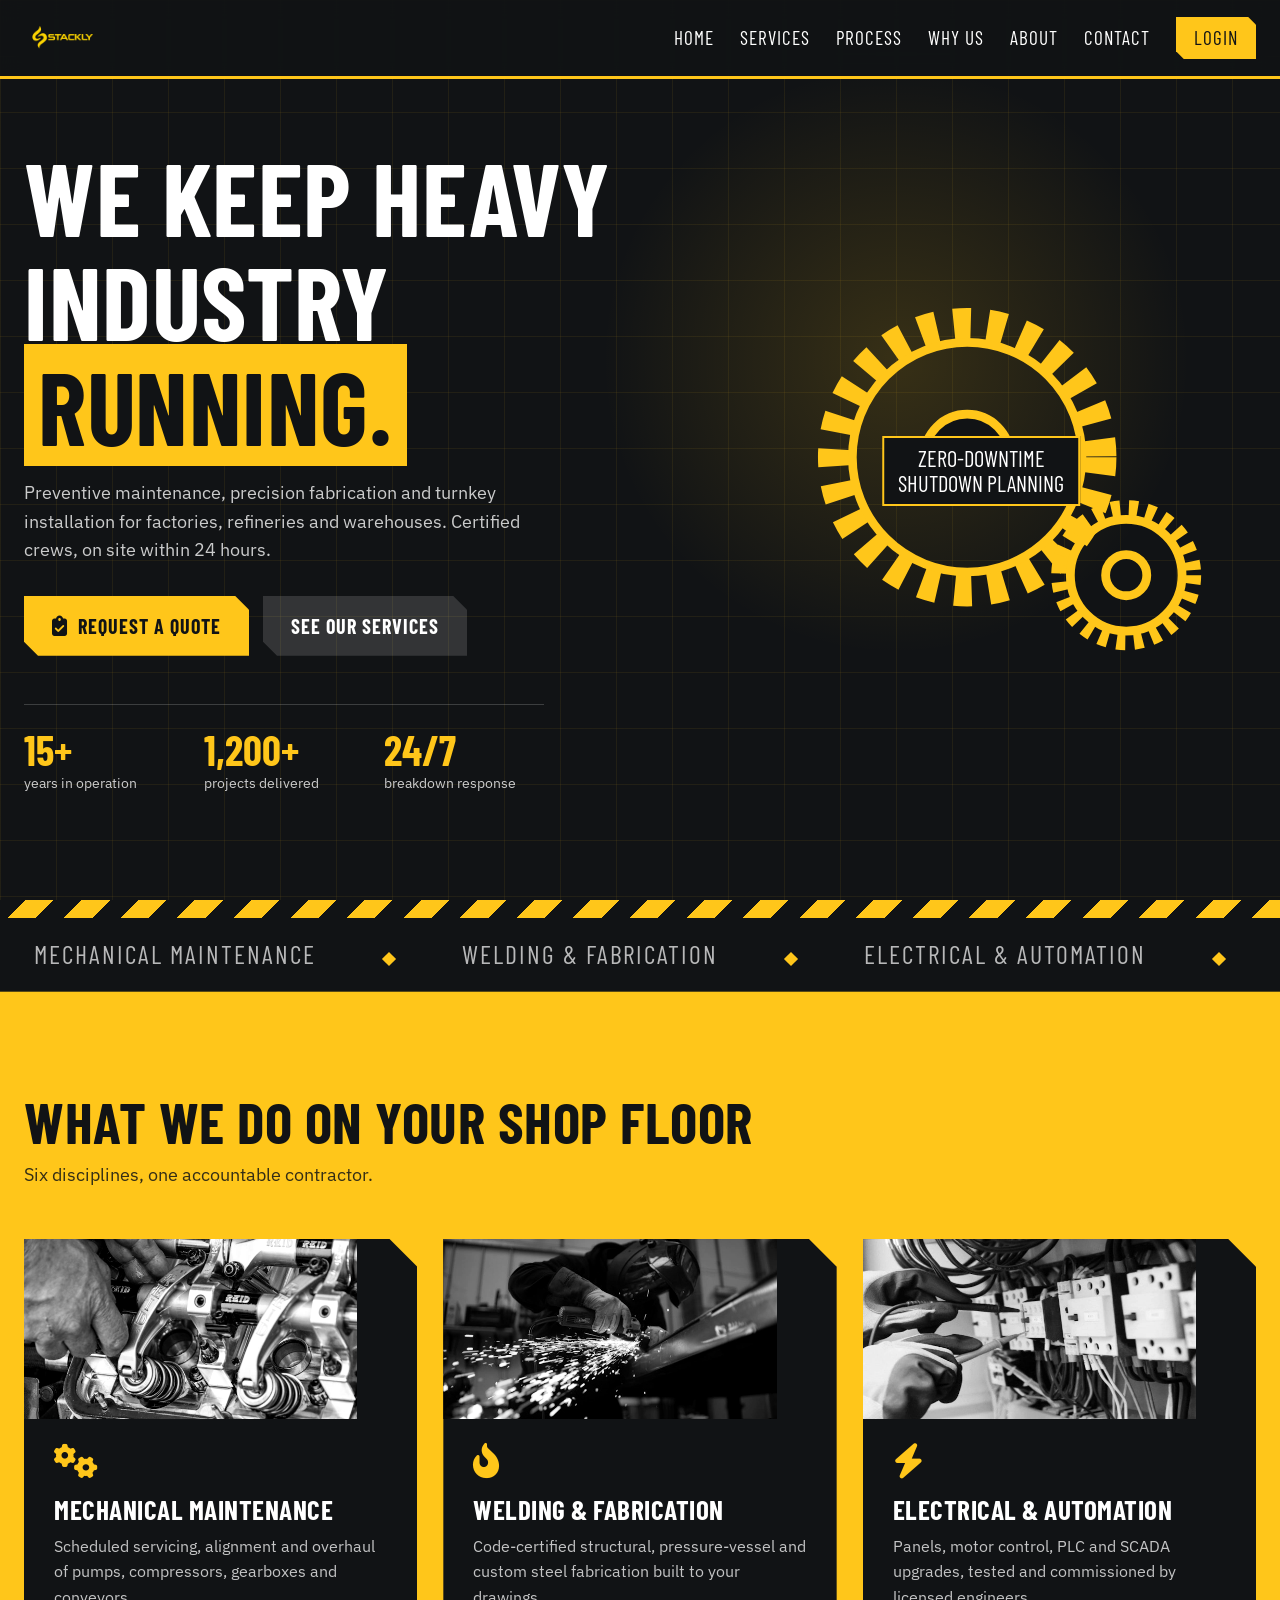
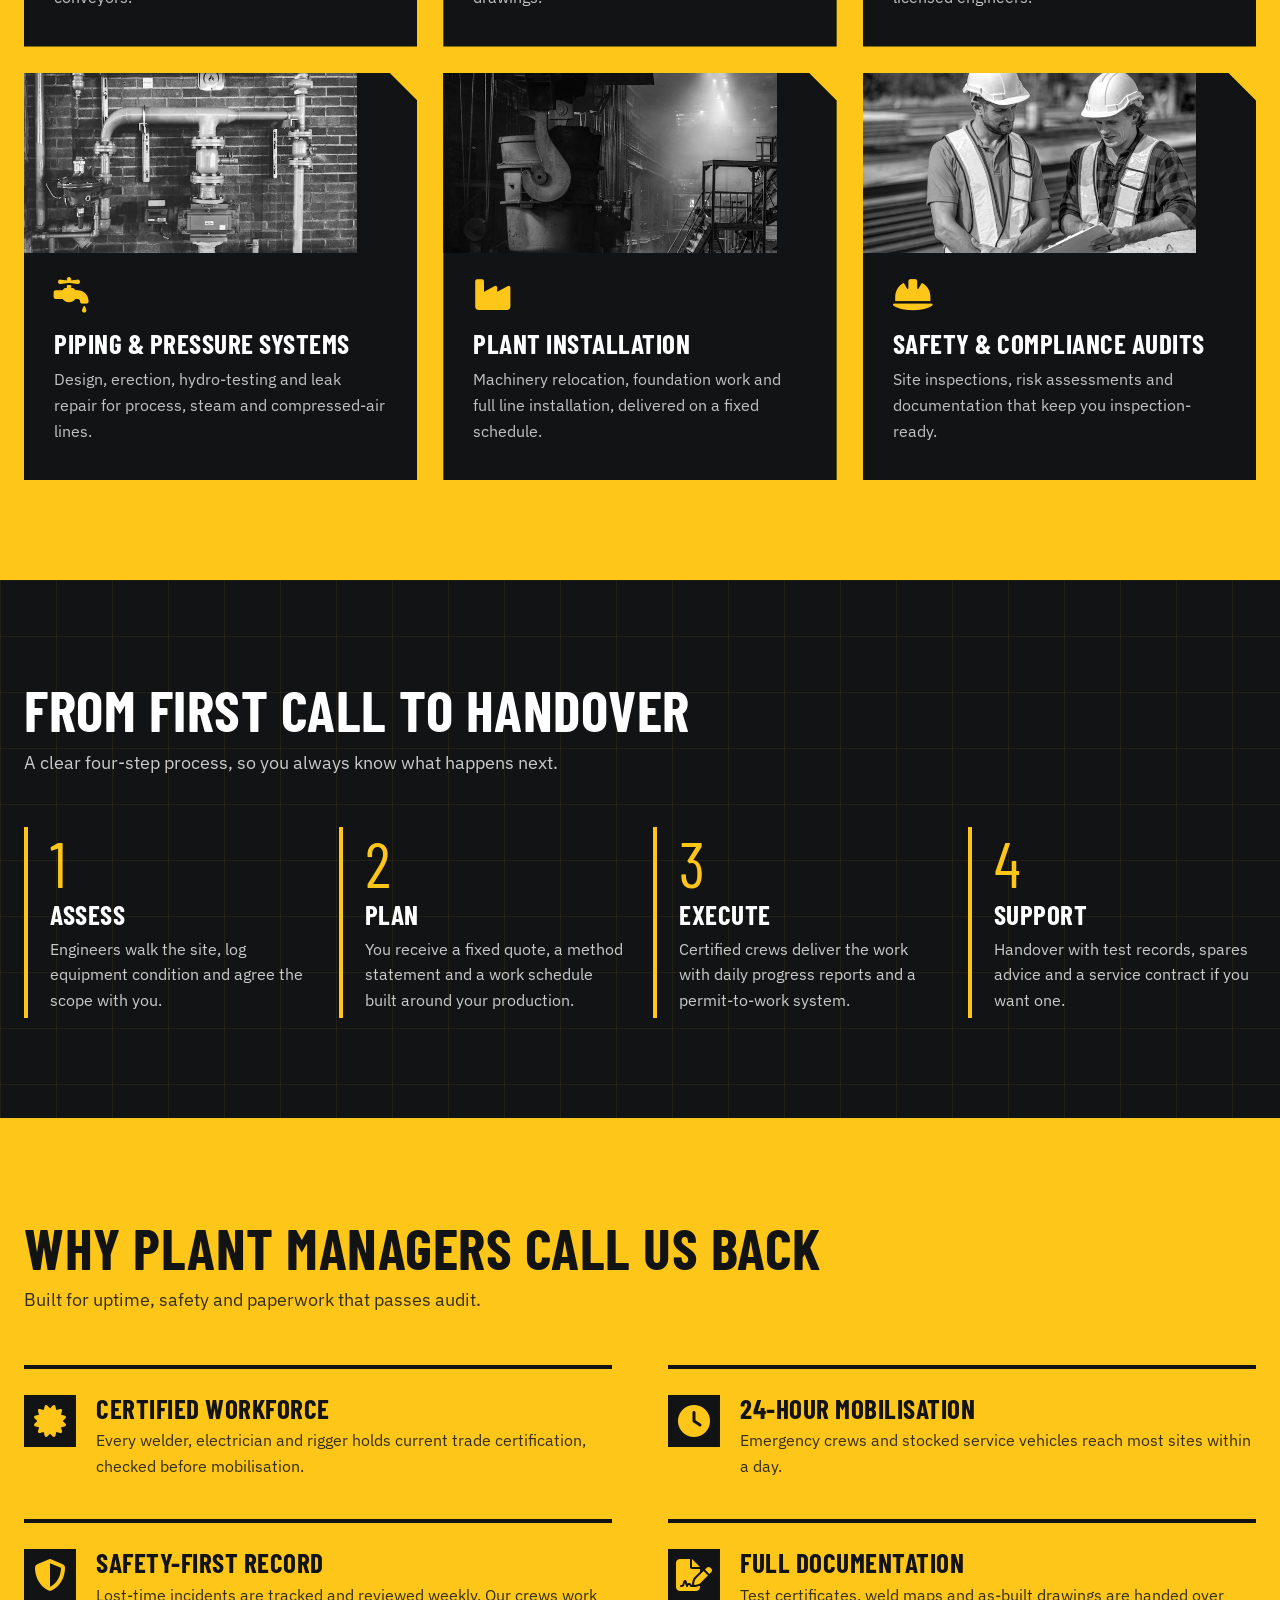
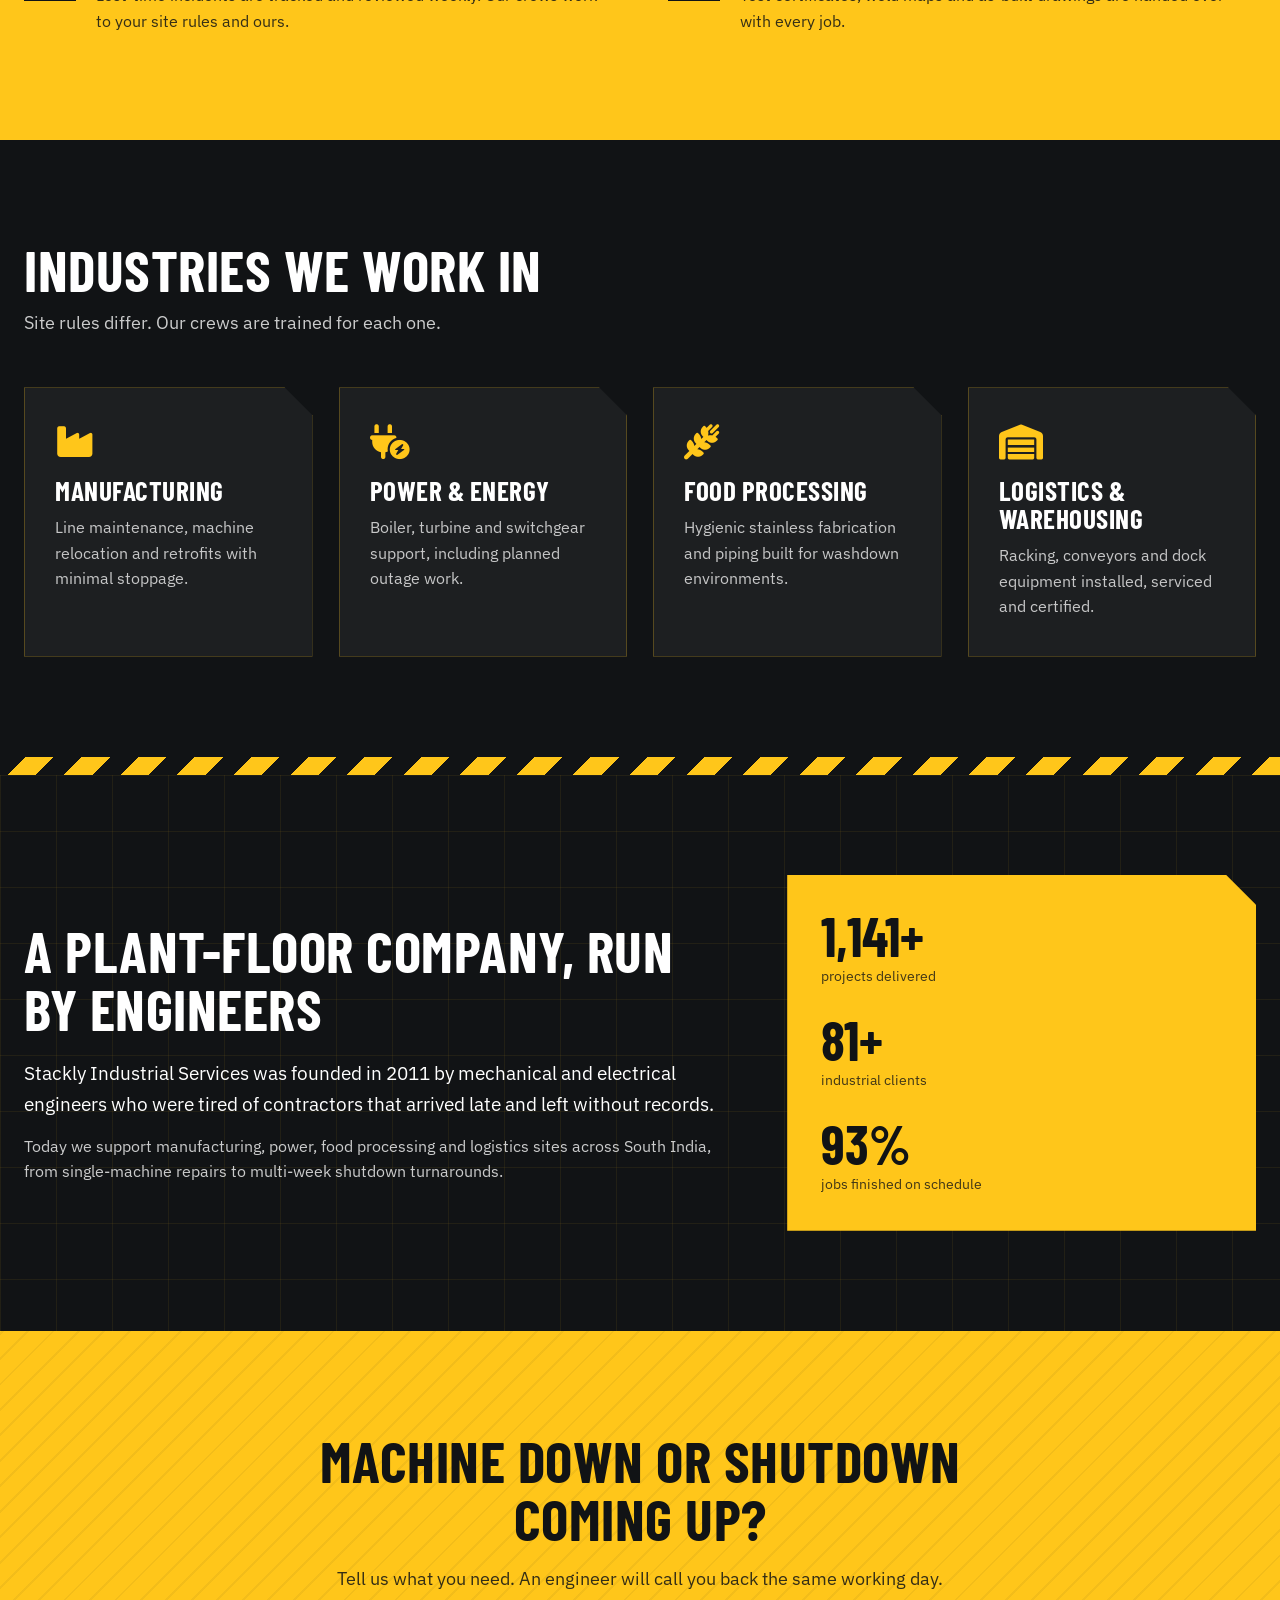
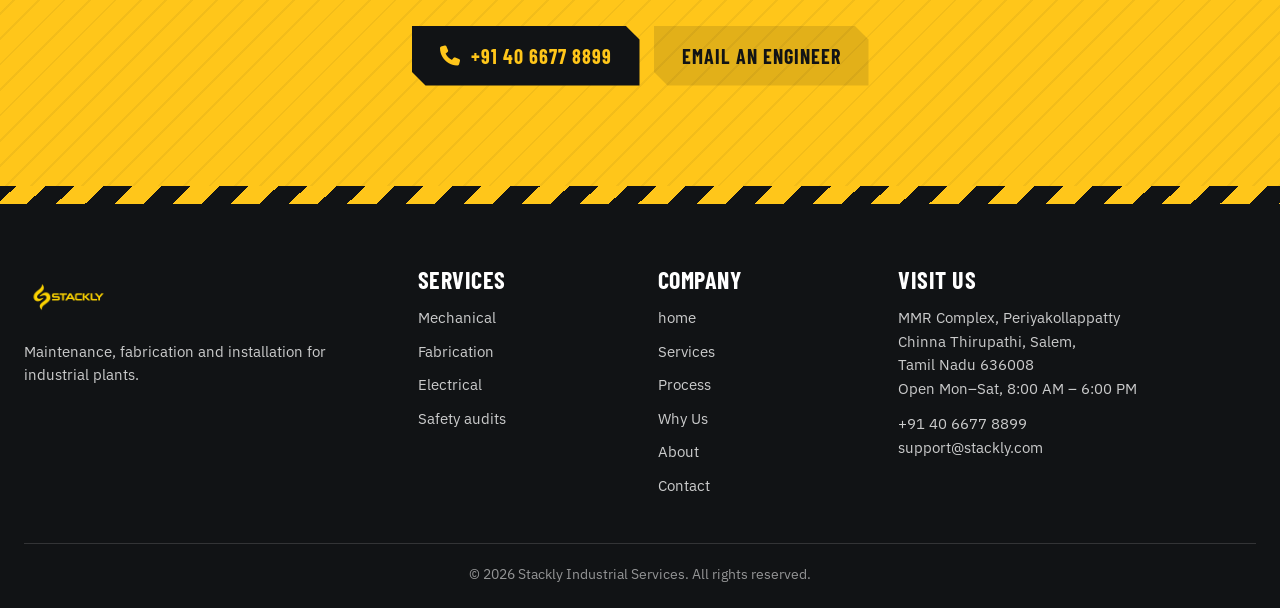
==== index.html @ d6cc3e9c "Initial commit" ====
<!DOCTYPE html>
<html lang="en">
<head>
  <meta charset="UTF-8">
  <meta name="viewport" content="width=device-width, initial-scale=1.0, viewport-fit=cover">
  <meta name="theme-color" content="#111315">
  <title>Stackly Industrial Services | Maintenance, Fabrication &amp; Installation</title>
  <link rel="preconnect" href="https://fonts.googleapis.com">
  <link rel="preconnect" href="https://fonts.gstatic.com" crossorigin>
  <link href="https://fonts.googleapis.com/css2?family=Barlow+Condensed:wght@600;700&family=IBM+Plex+Sans:wght@400;500;600&display=swap" rel="stylesheet">
  <link rel="stylesheet" href="https://cdnjs.cloudflare.com/ajax/libs/font-awesome/6.4.0/css/all.min.css">
  <link rel="stylesheet" href="./css/styles.css">
</head>
<body class="loading">

  <div id="preloader">
    <div class="pl-box">
      <img src="./assets/logo1.webp" alt="Stackly Industrial Services" class="pl-logo">
      <div class="pl-count"><span id="plNum">0</span>%</div>
      <div class="pl-bar"><span id="plBar"></span></div>
      <p>Starting up the plant</p>
    </div>
  </div>

  <header>
    <div class="hdr">
      <a href="#hero" class="brand"><img src="./assets/logo1.webp" alt="Stackly Industrial Services" class="logo-img"></a>
      <nav id="nav" class="nav">
        <a href="./index.html">Home</a>
        <a href="./html/services.html">Services</a>
        <a href="./html/process.html">Process</a>
        <a href="./html/whyus.html">Why Us</a>
        <a href="./html/about.html">About</a>
        <a href="./html/contact.html">Contact</a>
        <a href="./html/login.html" class="nav-cta">Login</a>
      </nav>
      <button class="menu-toggle" type="button" aria-label="Open menu" aria-expanded="false" aria-controls="nav"><i class="fa-solid fa-bars"></i></button>
    </div>
  </header>

  <!-- HERO -->
  <section id="hero" class="hero on-ink">
    <div class="hero-in">
      <div>
        <h1>We keep heavy industry <em>running.</em></h1>
        <p>Preventive maintenance, precision fabrication and turnkey installation for factories, refineries and warehouses. Certified crews, on site within 24 hours.</p>
        <div class="btns">
          <a href="#contact" class="btn btn-amb"><i class="fa-solid fa-clipboard-check"></i> Request a quote</a>
          <a href="#services" class="btn btn-line">See our services</a>
        </div>
        <div class="hero-stats">
          <div><b data-count="15" data-suf="+">15+</b><span>years in operation</span></div>
          <div><b data-count="1200" data-suf="+">1,200+</b><span>projects delivered</span></div>
          <div><b data-count="24" data-suf="/7">24/7</b><span>breakdown response</span></div>
        </div>
      </div>
      <div class="gear-wrap" aria-hidden="true">
        <svg class="gear gear-a" viewBox="0 0 240 240"><circle cx="120" cy="120" r="92" class="teeth"/><circle cx="120" cy="120" r="80" class="body"/><circle cx="120" cy="120" r="30" class="hub"/></svg>
        <svg class="gear gear-b" viewBox="0 0 120 120"><circle cx="60" cy="60" r="44" class="teeth t2"/><circle cx="60" cy="60" r="38" class="body"/><circle cx="60" cy="60" r="14" class="hub"/></svg>
        <div class="gear-tag">Zero-downtime<br>shutdown planning</div>
      </div>
    </div>
  </section>

  <div class="hazard"></div>

  <div class="ticker on-ink" aria-hidden="true">
    <div class="ticker-track">
      <span>Mechanical maintenance</span><span>Welding &amp; fabrication</span><span>Electrical &amp; automation</span><span>Piping &amp; pressure systems</span><span>Plant installation</span><span>Safety audits</span>
      <span>Mechanical maintenance</span><span>Welding &amp; fabrication</span><span>Electrical &amp; automation</span><span>Piping &amp; pressure systems</span><span>Plant installation</span><span>Safety audits</span>
    </div>
  </div>

  <!-- SERVICES -->
  <section id="services" class="sec on-amb">
    <div class="head rv"><h2>What we do on your shop floor</h2><p>Six disciplines, one accountable contractor.</p></div>
    <div class="grid g3">
      <article id="svc-mechanical" class="card rv"><img class="card-img" src="./assets/i1.webp" alt="Technician servicing an industrial gearbox" loading="lazy" onerror="this.onerror=null;this.classList.add('ill');this.src='./assets/svc-mechanical.svg'"><i class="fa-solid fa-gears"></i><h3>Mechanical maintenance</h3><p>Scheduled servicing, alignment and overhaul of pumps, compressors, gearboxes and conveyors.</p></article>
      <article id="svc-welding" class="card rv"><img class="card-img" src="./assets/i2.webp" alt="Welder fabricating a steel structure" loading="lazy" onerror="this.onerror=null;this.classList.add('ill');this.src='./assets/svc-welding.svg'"><i class="fa-solid fa-fire-flame-curved"></i><h3>Welding &amp; fabrication</h3><p>Code-certified structural, pressure-vessel and custom steel fabrication built to your drawings.</p></article>
      <article id="svc-electrical" class="card rv"><img class="card-img" src="./assets/i3.webp" alt="Engineer working on an industrial control panel" loading="lazy" onerror="this.onerror=null;this.classList.add('ill');this.src='./assets/svc-electrical.svg'"><i class="fa-solid fa-bolt"></i><h3>Electrical &amp; automation</h3><p>Panels, motor control, PLC and SCADA upgrades, tested and commissioned by licensed engineers.</p></article>
      <article id="svc-piping" class="card rv"><img class="card-img" src="./assets/i4.webp" alt="Industrial pipework at a process plant" loading="lazy" onerror="this.onerror=null;this.classList.add('ill');this.src='./assets/svc-piping.svg'"><i class="fa-solid fa-faucet-drip"></i><h3>Piping &amp; pressure systems</h3><p>Design, erection, hydro-testing and leak repair for process, steam and compressed-air lines.</p></article>
      <article id="svc-installation" class="card rv"><img class="card-img" src="./assets/i5.webp" alt="Crane lifting machinery into a factory" loading="lazy" onerror="this.onerror=null;this.classList.add('ill');this.src='./assets/svc-installation.svg'"><i class="fa-solid fa-industry"></i><h3>Plant installation</h3><p>Machinery relocation, foundation work and full line installation, delivered on a fixed schedule.</p></article>
      <article id="svc-safety" class="card rv"><img class="card-img" src="./assets/i6.webp" alt="Inspector auditing a plant floor in safety gear" loading="lazy" onerror="this.onerror=null;this.classList.add('ill');this.src='./assets/svc-safety.svg'"><i class="fa-solid fa-helmet-safety"></i><h3>Safety &amp; compliance audits</h3><p>Site inspections, risk assessments and documentation that keep you inspection-ready.</p></article>
    </div>
  </section>

  <!-- PROCESS -->
  <section id="process" class="sec on-ink">
    <div class="head rv"><h2>From first call to handover</h2><p>A clear four-step process, so you always know what happens next.</p></div>
    <div class="grid g4 steps">
      <div class="step rv"><span>1</span><h3>Assess</h3><p>Engineers walk the site, log equipment condition and agree the scope with you.</p></div>
      <div class="step rv"><span>2</span><h3>Plan</h3><p>You receive a fixed quote, a method statement and a work schedule built around your production.</p></div>
      <div class="step rv"><span>3</span><h3>Execute</h3><p>Certified crews deliver the work with daily progress reports and a permit-to-work system.</p></div>
      <div class="step rv"><span>4</span><h3>Support</h3><p>Handover with test records, spares advice and a service contract if you want one.</p></div>
    </div>
  </section>

  <!-- WHY US -->
  <section id="why" class="sec on-amb">
    <div class="head rv"><h2>Why plant managers call us back</h2><p>Built for uptime, safety and paperwork that passes audit.</p></div>
    <div class="grid g2 why">
      <div class="why-item rv"><i class="fa-solid fa-certificate"></i><div><h3>Certified workforce</h3><p>Every welder, electrician and rigger holds current trade certification, checked before mobilisation.</p></div></div>
      <div class="why-item rv"><i class="fa-solid fa-clock"></i><div><h3>24-hour mobilisation</h3><p>Emergency crews and stocked service vehicles reach most sites within a day.</p></div></div>
      <div class="why-item rv"><i class="fa-solid fa-shield-halved"></i><div><h3>Safety-first record</h3><p>Lost-time incidents are tracked and reviewed weekly. Our crews work to your site rules and ours.</p></div></div>
      <div class="why-item rv"><i class="fa-solid fa-file-signature"></i><div><h3>Full documentation</h3><p>Test certificates, weld maps and as-built drawings are handed over with every job.</p></div></div>
    </div>
  </section>

  <!-- INDUSTRIES -->
  <section id="industries" class="sec on-ink">
    <div class="head rv"><h2>Industries we work in</h2><p>Site rules differ. Our crews are trained for each one.</p></div>
    <div class="grid g4">
      <article class="card rv"><i class="fa-solid fa-industry"></i><h3>Manufacturing</h3><p>Line maintenance, machine relocation and retrofits with minimal stoppage.</p></article>
      <article class="card rv"><i class="fa-solid fa-plug-circle-bolt"></i><h3>Power &amp; energy</h3><p>Boiler, turbine and switchgear support, including planned outage work.</p></article>
      <article class="card rv"><i class="fa-solid fa-wheat-awn"></i><h3>Food processing</h3><p>Hygienic stainless fabrication and piping built for washdown environments.</p></article>
      <article class="card rv"><i class="fa-solid fa-warehouse"></i><h3>Logistics &amp; warehousing</h3><p>Racking, conveyors and dock equipment installed, serviced and certified.</p></article>
    </div>
  </section>

  <div class="hazard"></div>

  <!-- ABOUT -->
  <section id="about" class="sec on-ink">
    <div class="about">
      <div class="rv">
        <h2>A plant-floor company, run by engineers</h2>
        <p class="lead">Stackly Industrial Services was founded in 2011 by mechanical and electrical engineers who were tired of contractors that arrived late and left without records.</p>
        <p>Today we support manufacturing, power, food processing and logistics sites across South India, from single-machine repairs to multi-week shutdown turnarounds.</p>
      </div>
      <div class="stat-panel rv">
        <div><b data-count="1200" data-suf="+">1,200+</b><span>projects delivered</span></div>
        <div><b data-count="85" data-suf="+">85+</b><span>industrial clients</span></div>
        <div><b data-count="98" data-suf="%">98%</b><span>jobs finished on schedule</span></div>
      </div>
    </div>
  </section>

  <!-- CTA -->
  <section id="contact" class="sec on-amb cta">
    <div class="rv">
      <h2>Machine down or shutdown coming up?</h2>
      <p>Tell us what you need. An engineer will call you back the same working day.</p>
      <div class="btns">
        <a href="./html/404.html" class="btn btn-ink"><i class="fa-solid fa-phone"></i> +91 40 6677 8899</a>
        <a href="./html/404.html" class="btn btn-line-ink">Email an engineer</a>
      </div>
    </div>
  </section>

  <footer class="on-ink">
    <div class="foot">
      <div>
        <a href="#hero" class="brand"><img src="./assets/logo1.webp" alt="Stackly Industrial Services" class="logo-img"></a>
        <p>Maintenance, fabrication and installation for industrial plants.</p>
      </div>
      <div>
        <h4>Services</h4>
        <ul><li><a href="./html/404.html">Mechanical</a></li><li><a href="./html/404.html">Fabrication</a></li><li><a href="./html/404.html">Electrical</a></li><li><a href="./html/404.html">Safety audits</a></li></ul>
      </div>
      <div>
        <h4>Company</h4>
        <ul><li><a href="./index.html">home</a></li><li><a href="./html/services.html">Services</a></li><li><a href="./html/process.html">Process</a></li><li><a href="./html/whyus.html">Why Us</a></li><li><a href="./html/about.html">About</a></li><li><a href="./html/contact.html">Contact</a></li><li>
      </div>
      <div>
        <h4>Visit us</h4>
        <address>MMR Complex, Periyakollappatty<br>Chinna Thirupathi, Salem,<br>Tamil Nadu 636008<br>Open Mon–Sat, 8:00 AM – 6:00 PM</address>
        <p><a href="./html/404.html">+91 40 6677 8899</a><br><a href="./html/404.html">support@stackly.com</a></p>
      </div>
    </div>
    <p class="copy">&copy; 2026 Stackly Industrial Services. All rights reserved.</p>
  </footer>

  <script src="./js/script.js"></script>
</body>
</html>
---- css/styles.css ----
/* STACKLY INDUSTRIAL — two colours: graphite + safety yellow.
   Section blocks alternate between them; white/black appear only as tints of these. */
:root{
  --ink:#111315; --amb:#FFC61A;
  --font-h:'Barlow Condensed',sans-serif; --font-b:'IBM Plex Sans',sans-serif;
  --pad-y:100px; --pad-x:24px; --ease:cubic-bezier(.2,.7,.2,1);
}
*{margin:0;padding:0;box-sizing:border-box}
html{scroll-behavior:smooth;overflow-x:clip;scroll-padding-top:80px}
body{font-family:var(--font-b);background:var(--ink);color:#fff;line-height:1.6;overflow-x:clip}
body.loading,body.nav-open{overflow:hidden}
a{color:inherit;text-decoration:none}ul{list-style:none}
img,svg{max-width:100%}
:focus-visible{outline:3px solid var(--amb);outline-offset:3px}

/* Block themes */
.on-ink{background:var(--ink);color:rgba(255,255,255,.78)}
.on-amb{background:var(--amb);color:rgba(17,19,21,.85)}
.on-ink h1,.on-ink h2,.on-ink h3{color:#fff}
.on-amb h1,.on-amb h2,.on-amb h3{color:var(--ink)}
/* Blueprint grid on dark blocks */
.on-ink.hero,#process,#about{
  background-image:linear-gradient(rgba(255,198,26,.07) 1px,transparent 1px),linear-gradient(90deg,rgba(255,198,26,.07) 1px,transparent 1px);
  background-size:56px 56px}

h1,h2,h3,h4{font-family:var(--font-h);font-weight:700;line-height:1.02;text-transform:uppercase;letter-spacing:.5px}
h2{font-size:clamp(2.2rem,6vw,3.6rem)}
h3{font-size:1.7rem}

.btns{display:flex;flex-wrap:wrap;gap:14px}
.btn{display:inline-flex;align-items:center;gap:10px;padding:14px 28px;font-family:var(--font-h);font-size:1.25rem;font-weight:700;text-transform:uppercase;letter-spacing:1px;cursor:pointer;
  clip-path:polygon(0 0,calc(100% - 14px) 0,100% 14px,100% 100%,14px 100%,0 calc(100% - 14px));transition:transform .25s var(--ease),background .25s,color .25s}
.btn:hover{transform:translateY(-3px)}
.btn-amb{background:var(--amb);color:var(--ink)}
.btn-amb:hover{background:#fff}
.btn-line{background:rgba(255,255,255,.14);color:#fff}
.btn-line:hover{background:rgba(255,255,255,.26)}
.btn-ink{background:var(--ink);color:var(--amb)}
.btn-line-ink{background:rgba(17,19,21,.12);color:var(--ink)}
.btn-line-ink:hover{background:rgba(17,19,21,.22)}

/* Preloader: gauge fills to 100 */
#preloader{position:fixed;inset:0;z-index:9999;background:var(--ink);display:grid;place-items:center;transition:clip-path .8s var(--ease);clip-path:inset(0 0 0 0)}
#preloader.done{clip-path:inset(0 0 100% 0)}
.pl-box{width:min(320px,80vw);text-align:left}
.pl-count{font-family:var(--font-h);font-size:5rem;line-height:1;color:var(--amb)}
.pl-bar{height:8px;background:repeating-linear-gradient(-45deg,rgba(255,198,26,.25) 0 8px,transparent 8px 16px);margin:8px 0 14px}
.pl-bar span{display:block;height:100%;width:0;background:var(--amb)}
.pl-box p{font-size:.9rem;color:rgba(255,255,255,.6)}

/* Header */
header{position:fixed;top:0;left:0;width:100%;z-index:1000;background:rgba(17,19,21,.9);backdrop-filter:blur(10px);border-bottom:3px solid var(--amb);transition:box-shadow .3s}
header.scrolled{box-shadow:0 8px 30px rgba(0,0,0,.5)}
.hdr{max-width:1280px;margin:0 auto;padding:12px var(--pad-x);display:flex;align-items:center;justify-content:space-between;gap:16px}
.brand{font-family:var(--font-h);font-size:1.9rem;font-weight:700;text-transform:uppercase;letter-spacing:1px;color:#fff;position:relative;z-index:2}
.brand i{color:var(--amb);margin-right:6px}.brand b{color:var(--amb);font-weight:700}
.logo-img{display:block;height:52px;width:auto;max-width:180px;object-fit:contain}
footer .logo-img{height:60px}
.on-ink .card{background:rgba(255,255,255,.05);border:1px solid rgba(255,198,26,.25)}
.nav{display:flex;align-items:center;gap:26px}
.nav a{font-family:var(--font-h);font-size:1.2rem;text-transform:uppercase;letter-spacing:1px;position:relative}
.nav a:not(.nav-cta)::after{content:'';position:absolute;left:0;bottom:-4px;height:3px;width:100%;background:var(--amb);transform:scaleX(0);transform-origin:left;transition:transform .3s var(--ease)}
.nav a:not(.nav-cta):hover::after{transform:scaleX(1)}
.nav-cta{background:var(--amb);color:var(--ink);padding:6px 18px;clip-path:polygon(0 0,calc(100% - 8px) 0,100% 8px,100% 100%,8px 100%,0 calc(100% - 8px))}
.menu-toggle{display:none;width:46px;height:46px;background:none;border:2px solid var(--amb);color:var(--amb);font-size:1.4rem;cursor:pointer;position:relative;z-index:2}
#bar{position:fixed;top:0;left:0;height:3px;width:100%;background:#fff;transform:scaleX(0);transform-origin:left;z-index:1001}

/* Hero */
.hero{min-height:100vh;display:flex;align-items:center;padding:110px var(--pad-x) 70px;position:relative;overflow:hidden}
.hero::before{content:'';position:absolute;inset:0;background:radial-gradient(420px circle at var(--mx,70%) var(--my,40%),rgba(255,198,26,.16),transparent 70%);pointer-events:none}
.hero-in{position:relative;max-width:1280px;width:100%;margin:0 auto;display:grid;grid-template-columns:1.15fr .85fr;gap:50px;align-items:center}
.hero h1{font-size:clamp(3.2rem,9vw,6.4rem);margin-bottom:22px}
.hero h1 em{font-style:normal;background:var(--amb);color:var(--ink);padding:0 .14em;box-decoration-break:clone;-webkit-box-decoration-break:clone}
.hero p{max-width:520px;font-size:1.1rem;margin-bottom:32px}
.hero-stats,.stat-panel{display:grid;grid-template-columns:repeat(3,1fr);gap:20px}
.hero-stats{margin-top:48px;padding-top:24px;border-top:1px solid rgba(255,255,255,.18);max-width:520px}
.hero-stats b,.stat-panel b{display:block;font-family:var(--font-h);font-size:2.6rem;line-height:1;color:var(--amb)}
.hero-stats span,.stat-panel span{font-size:.85rem}

/* Gears */
.gear-wrap{position:relative;width:min(100%,420px);aspect-ratio:1;margin:0 auto}
.gear{position:absolute;fill:none;stroke:var(--amb)}
.gear-a{width:82%;left:0;top:6%;animation:spin 40s linear infinite}
.gear-b{width:42%;right:0;bottom:4%;animation:spin 20s linear infinite reverse}
.teeth{stroke-width:24;stroke-dasharray:11.78 11.78}.t2{stroke-width:14;stroke-dasharray:5.8 5.8}
.body{stroke-width:6}.hub{stroke-width:6;fill:var(--ink)}
.gear-tag{position:absolute;left:50%;top:42%;transform:translateX(-62%);font-family:var(--font-h);font-size:1.4rem;line-height:1.1;text-transform:uppercase;text-align:center;background:var(--ink);padding:8px 14px;border:2px solid var(--amb);color:#fff}
@keyframes spin{to{transform:rotate(360deg)}}

/* Hazard divider + ticker */
.hazard{height:18px;background:repeating-linear-gradient(-45deg,var(--amb) 0 20px,var(--ink) 20px 40px)}
.ticker{overflow:hidden;border-bottom:1px solid rgba(255,198,26,.3);padding:16px 0}
.ticker-track{display:flex;width:max-content;animation:tick 32s linear infinite}
.ticker-track span{font-family:var(--font-h);font-size:1.6rem;text-transform:uppercase;letter-spacing:2px;padding:0 34px;color:rgba(255,255,255,.7);white-space:nowrap}
.ticker-track span::after{content:'';display:inline-block;width:10px;height:10px;background:var(--amb);margin-left:68px;transform:rotate(45deg)}
.ticker:hover .ticker-track{animation-play-state:paused}
@keyframes tick{to{transform:translateX(-50%)}}

/* Sections */
.sec{padding:var(--pad-y) var(--pad-x)}
.head{max-width:1280px;margin:0 auto 50px}
.head p{font-size:1.1rem;margin-top:10px}
.grid{max-width:1280px;margin:0 auto;display:grid;gap:26px}
.g3{grid-template-columns:repeat(3,1fr)}.g4{grid-template-columns:repeat(4,1fr)}.g2{grid-template-columns:repeat(2,1fr)}

/* Service cards: graphite tiles on yellow, yellow sweep on hover */
.card{background:var(--ink);color:rgba(255,255,255,.75);padding:36px 30px;position:relative;overflow:hidden;
  clip-path:polygon(0 0,calc(100% - 28px) 0,100% 28px,100% 100%,0 100%);transition:transform .35s var(--ease)}
.card::before{content:'';position:absolute;inset:0;background:var(--amb);transform:translateY(101%);transition:transform .45s var(--ease)}
.card>*{position:relative}
.card i{font-size:2.2rem;color:var(--amb);margin-bottom:18px;display:block;transition:color .3s}
.card h3{color:#fff;margin-bottom:10px;transition:color .3s}
.card p{transition:color .3s}
.card:hover{transform:translateY(-6px)}
.card:hover::before{transform:translateY(0)}
.card:hover i,.card:hover h3,.card:hover p{color:var(--ink)}

/* Process */
.step{border-left:4px solid var(--amb);padding:4px 0 4px 22px}
.step span{font-family:var(--font-h);font-size:4rem;line-height:1;color:var(--amb);display:block}
.step h3{margin:6px 0 8px}

/* Why */
.why-item{display:flex;gap:20px;align-items:flex-start;padding:26px 0 6px;border-top:4px solid var(--ink)}
.why-item i{font-size:2rem;width:52px;height:52px;flex-shrink:0;display:grid;place-items:center;background:var(--ink);color:var(--amb)}
.why-item h3{margin-bottom:6px}
.why-item i{transition:background .3s,color .3s,box-shadow .3s}.why-item:hover i{background:transparent;color:var(--ink);box-shadow:inset 0 0 0 3px var(--ink)}
.why.g2{column-gap:56px;row-gap:34px}

/* About */
.about{max-width:1280px;margin:0 auto;display:grid;grid-template-columns:1.2fr .8fr;gap:60px;align-items:center}
.about h2{margin-bottom:20px}.about .lead{font-size:1.2rem;color:#fff;margin-bottom:14px}
.stat-panel{grid-template-columns:1fr;background:var(--amb);color:var(--ink);padding:34px;gap:24px;clip-path:polygon(0 0,calc(100% - 30px) 0,100% 30px,100% 100%,0 100%)}
.stat-panel b{color:var(--ink);font-size:3.4rem}.stat-panel span{color:rgba(17,19,21,.8)}

/* CTA */
.cta{text-align:center;position:relative}
.cta::before{content:'';position:absolute;inset:0;background:repeating-linear-gradient(-45deg,rgba(17,19,21,.05) 0 2px,transparent 2px 18px);pointer-events:none}
.cta>div{position:relative;max-width:760px;margin:0 auto}
.cta p{font-size:1.15rem;margin:16px 0 32px}.cta .btns{justify-content:center}

/* Footer */
footer{border-top:18px solid transparent;border-image:repeating-linear-gradient(-45deg,var(--amb) 0 20px,var(--ink) 20px 40px) 18;padding:64px var(--pad-x) 22px}
.foot{max-width:1280px;margin:0 auto 36px;display:grid;grid-template-columns:1.4fr .8fr .8fr 1.4fr;gap:36px}
.foot h4{font-size:1.5rem;color:#fff;margin-bottom:14px}
.foot p,.foot li,.foot address{font-size:.92rem;font-style:normal;margin-top:12px}
.foot li{margin:0 0 10px}.foot a:hover{color:var(--amb)}
.copy{max-width:1280px;margin:0 auto;padding-top:20px;border-top:1px solid rgba(255,255,255,.14);text-align:center;font-size:.85rem;color:rgba(255,255,255,.55)}

/* Reveal: a clean wipe-up, staggered by JS via --d */
.js .rv{opacity:0;transform:translateY(34px);transition:opacity .7s var(--ease) var(--d,0s),transform .7s var(--ease) var(--d,0s)}
.js .rv.in{opacity:1;transform:none}

@media(max-width:1000px){
  :root{--pad-y:76px;--pad-x:20px}
  .menu-toggle{display:inline-grid;place-items:center}
  .nav{display:none}
  .nav.open{display:flex;flex-direction:column;justify-content:center;position:fixed;inset:0;height:100dvh;background:var(--ink);gap:18px;z-index:1}
  .nav.open a{font-size:2rem}
  .hero-in,.about{grid-template-columns:1fr}
  .g3,.g4{grid-template-columns:repeat(2,1fr)}
  .foot{grid-template-columns:1fr 1fr}
}
@media(max-width:640px){
  :root{--pad-y:60px}
  .g3,.g4,.g2,.foot{grid-template-columns:1fr}
  .btn{width:100%;justify-content:center}
  .hero-stats{gap:10px}.hero-stats b{font-size:2rem}
  .why-item{flex-direction:column}
  .logo-img{height:44px}
}
@media(prefers-reduced-motion:reduce){
  .gear,.ticker-track{animation:none}
  .js .rv{opacity:1;transform:none;transition:none}
  #preloader{transition:none}
}

/* ---- Card pictures: greyscale in rest state, full tone on hover ---- */
.card-img{display:block;width:calc(100% + 60px);height:180px;margin:-36px -30px 24px;object-fit:cover;background:rgba(255,255,255,.06);filter:grayscale(1) contrast(1.05);transition:filter .4s}
.card-img.ill,.card:hover .card-img{filter:none}

/* ---- Mobile / tablet hardening ---- */
header{padding-top:env(safe-area-inset-top,0px)}
/* backdrop-filter would trap the fixed full-screen menu inside the header, so drop it while the menu is open */
body.nav-open header{backdrop-filter:none;-webkit-backdrop-filter:none;background:var(--ink)}
.hero-in>*,.about>*,.why-item>*{min-width:0}
.hero{min-height:100vh;min-height:100svh}
.why-item p{overflow-wrap:anywhere}

@media(max-width:1000px){
  .hero{min-height:auto}
  .gear-wrap{width:min(100%,340px)}
  .why.g2{grid-template-columns:1fr}
  .about{gap:40px}
}
@media(max-width:640px){
  .head{margin-bottom:34px}
  h3{font-size:1.55rem}
  .card{padding:28px 22px}
  .card-img{width:calc(100% + 44px);margin:-28px -22px 20px;height:160px}
  .why-item{flex-direction:row;gap:16px;padding:20px}
  .why-item i{width:44px;height:44px;font-size:1.4rem}
  .why-item h3{font-size:1.45rem}
  .gear-tag{font-size:1.1rem;padding:6px 10px}
  .stat-panel{padding:26px 22px}
  .stat-panel b{font-size:2.8rem}
  .nav.open a{font-size:1.8rem}
  .foot{gap:28px}
  .copy{font-size:.8rem}
}
@media(max-width:400px){
  :root{--pad-x:16px}
  .hero-stats b{font-size:1.65rem}
  .hero-stats span{font-size:.75rem}
  .btn{padding:13px 18px;font-size:1.15rem}
}

/* ---- Preloader logo ---- */
.pl-box{text-align:center}
.pl-logo{display:block;margin:0 auto 24px;height:76px;width:auto;max-width:80%;object-fit:contain}

/* ---- Centre-aligned content on tablet/mobile ---- */
@media(max-width:1000px){
  .hero-in,.about{text-align:center}
  .hero p{margin-left:auto;margin-right:auto}
  .hero .btns{justify-content:center}
  .hero-stats{margin-left:auto;margin-right:auto}
  .about .lead,.about p{margin-left:auto;margin-right:auto;max-width:640px}
}
@media(max-width:640px){
  .pl-logo{height:60px}
  .head{text-align:center}
  .btns{justify-content:center}
  .card,.step,.stat-panel,.hero-stats>div{text-align:center}
  .step{border-left:0;border-top:4px solid var(--amb);padding:16px 0 0}
  .why-item{flex-direction:column;align-items:center;text-align:center}
  .foot{text-align:center;justify-items:center}
  .foot .brand{display:block}
  .foot .logo-img{margin:0 auto}
  .foot address{margin-left:auto;margin-right:auto}
}
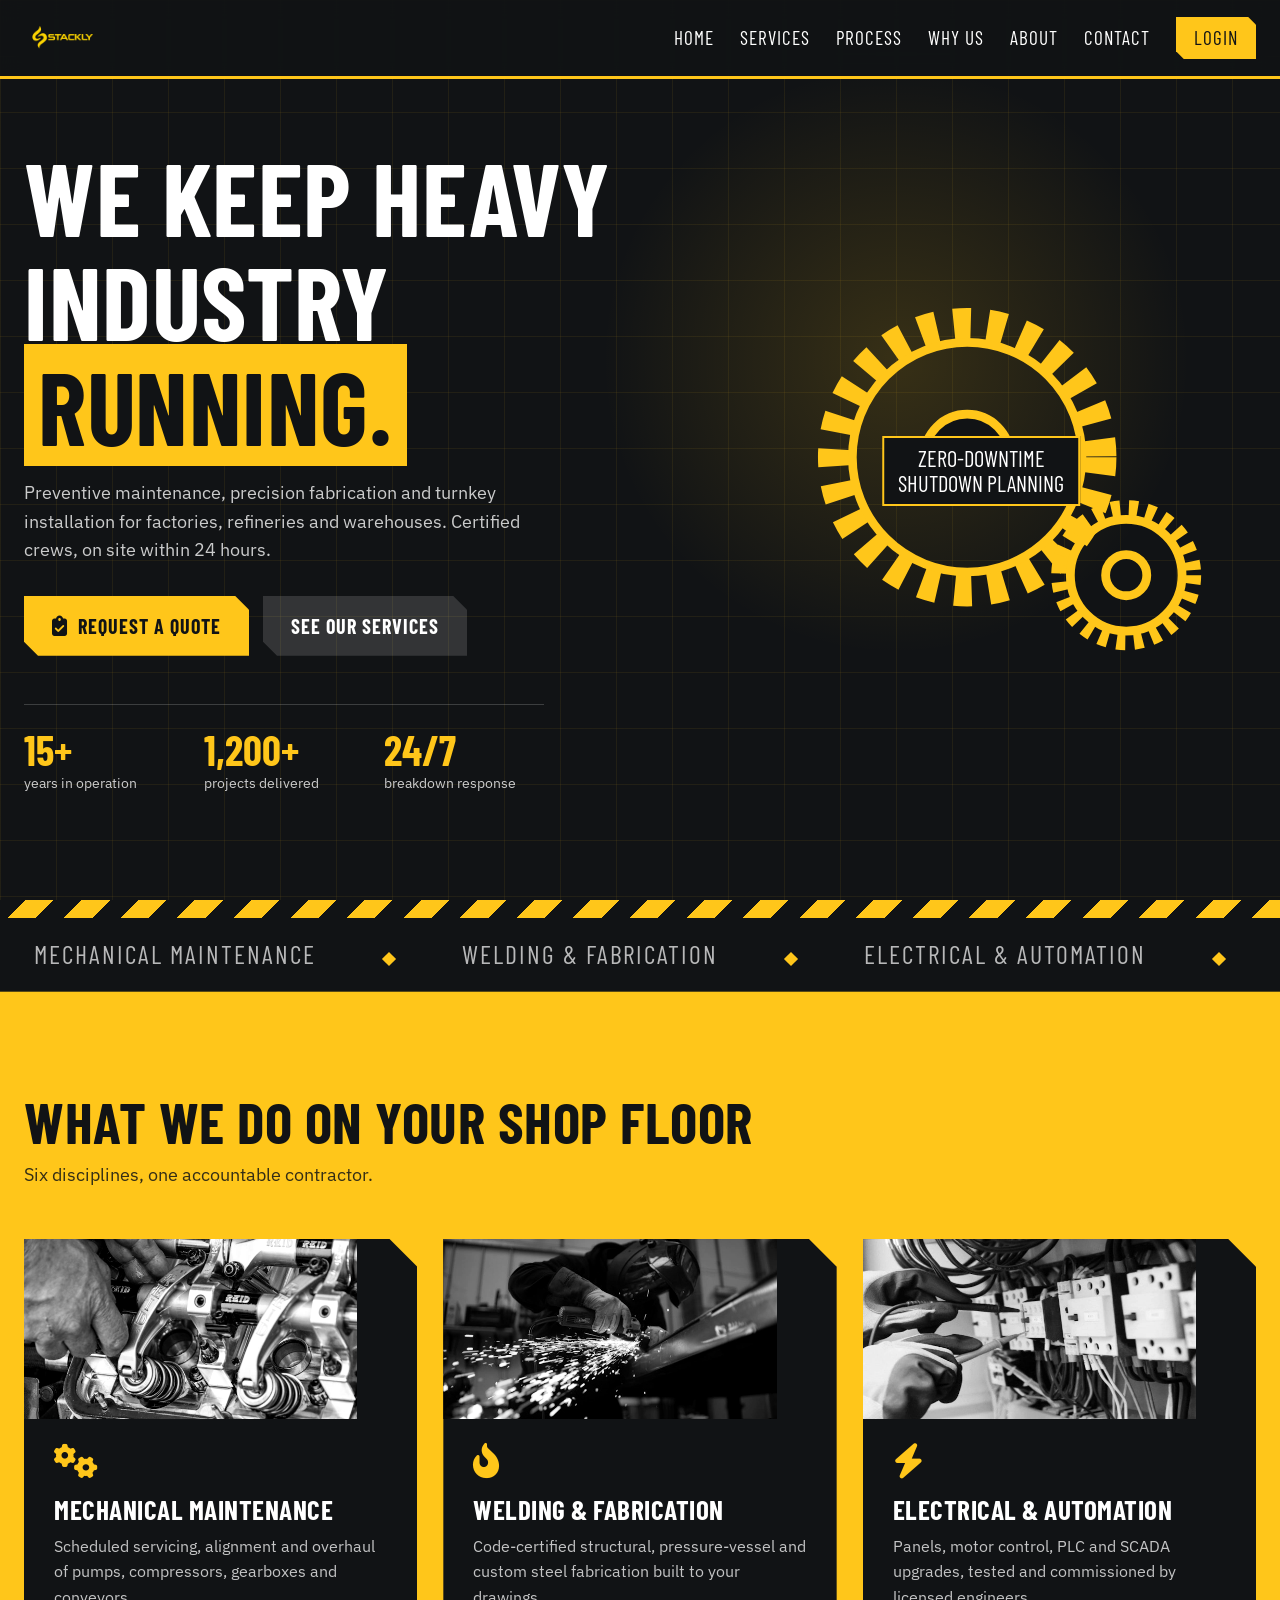
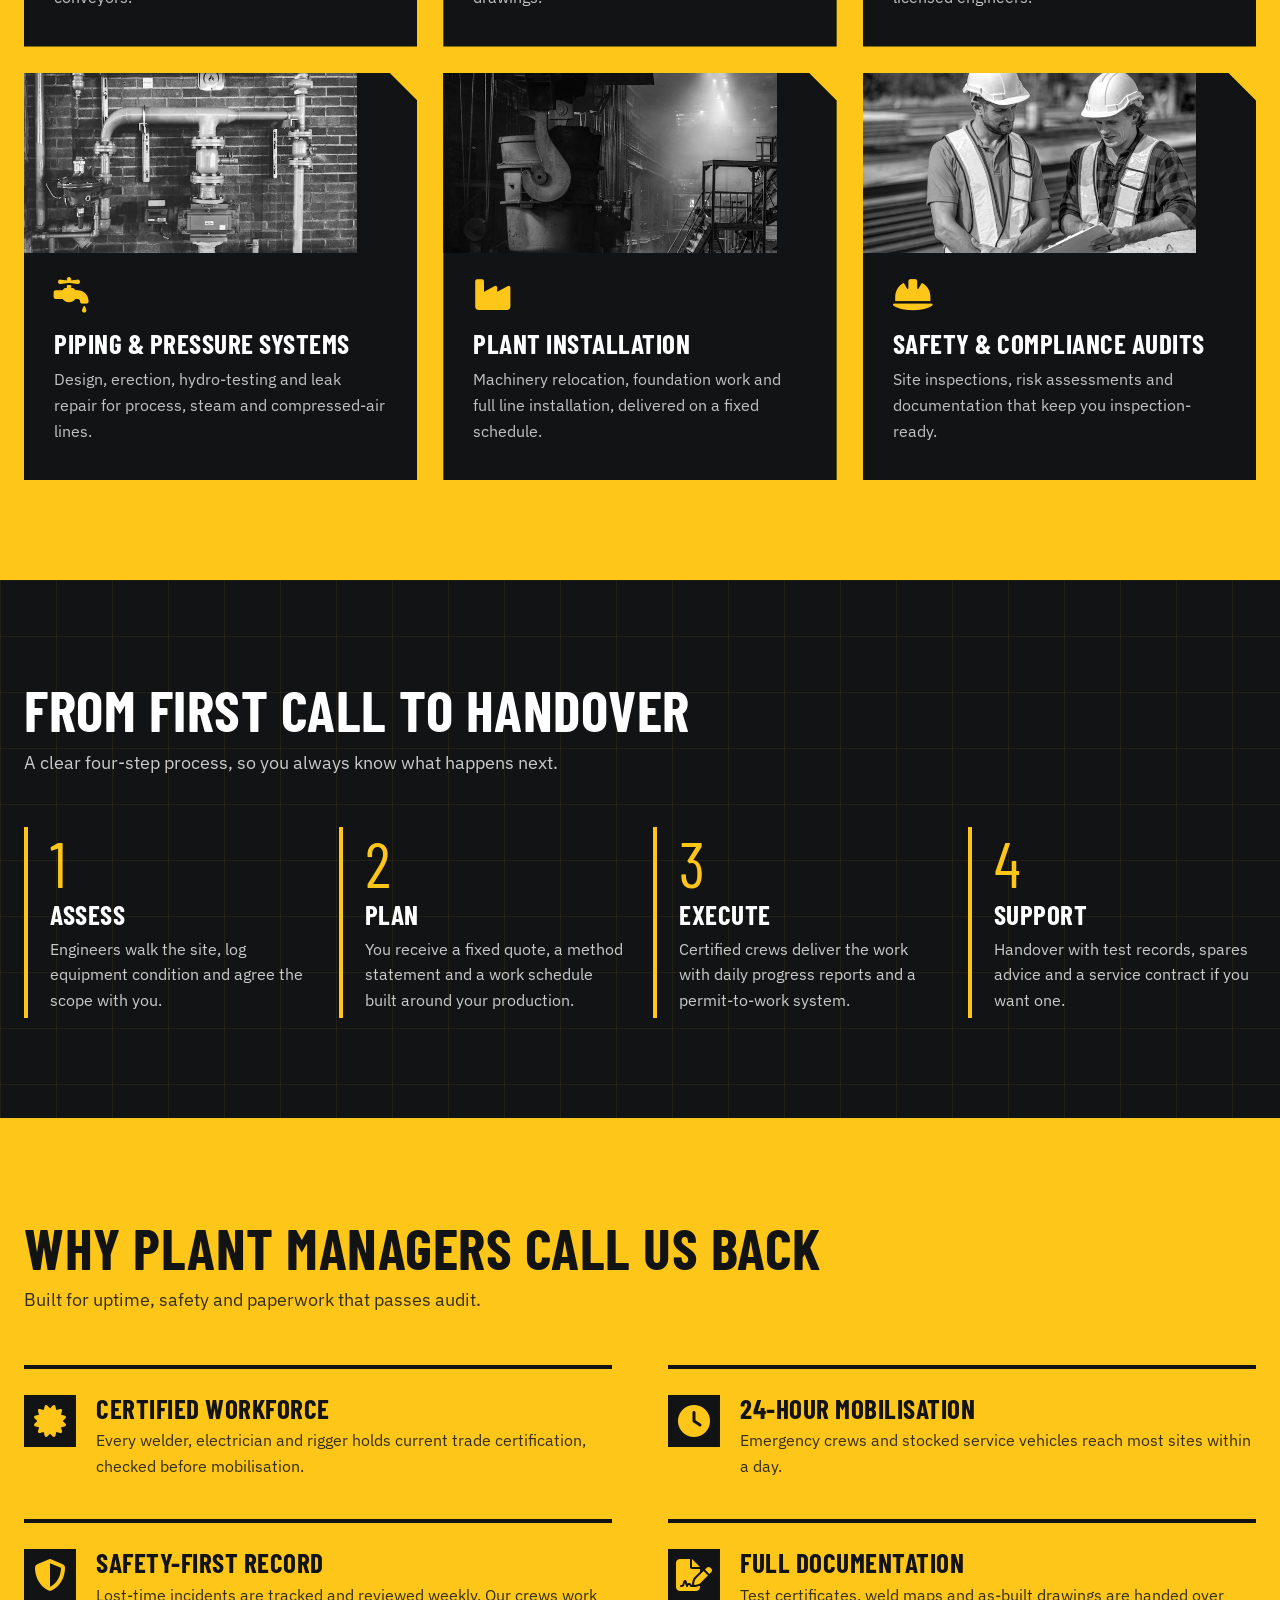
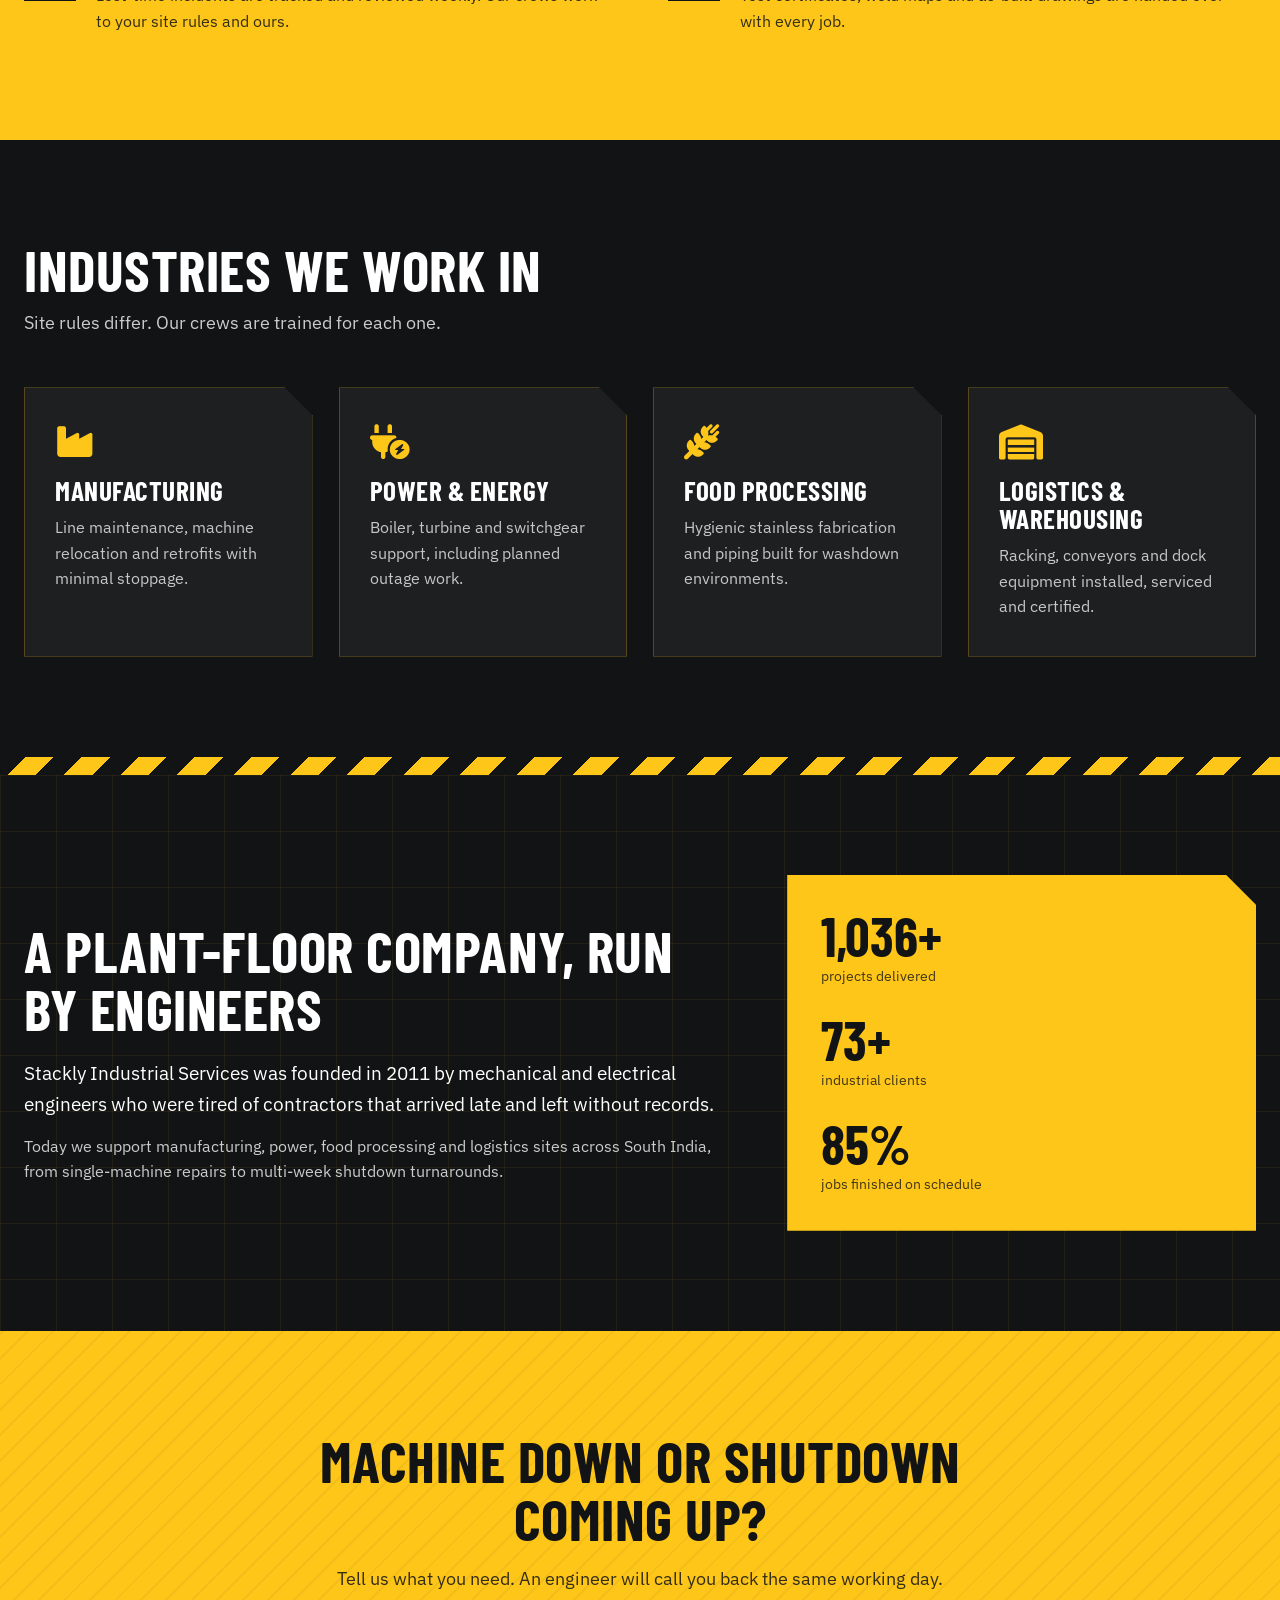
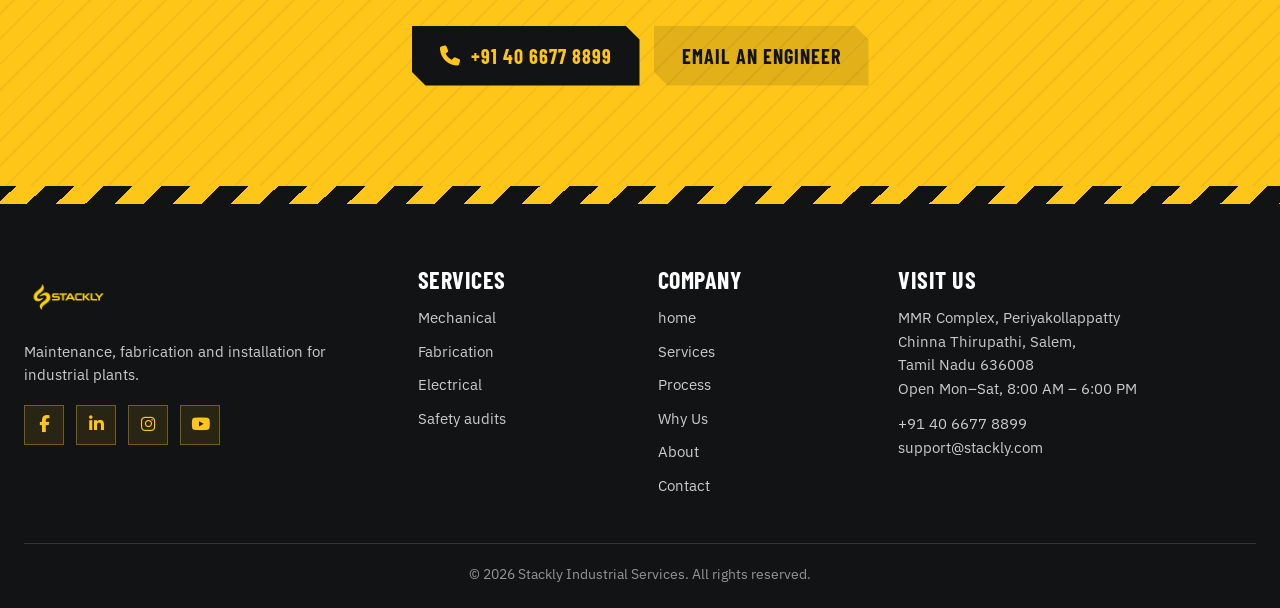
==== commit 1ea54b0d: "final" ====
--- a/index.html
+++ b/index.html
@@ -150,9 +150,15 @@
   <footer class="on-ink">
     <div class="foot">
       <div>
-        <a href="#hero" class="brand"><img src="./assets/logo1.webp" alt="Stackly Industrial Services" class="logo-img"></a>
-        <p>Maintenance, fabrication and installation for industrial plants.</p>
-      </div>
+  <a href="#hero" class="brand"><img src="./assets/logo1.webp" alt="Stackly Industrial Services" class="logo-img"></a>
+  <p>Maintenance, fabrication and installation for industrial plants.</p>
+  <div class="social">
+    <a href="./html/404.html" aria-label="Facebook"><i class="fa-brands fa-facebook-f"></i></a>
+    <a href="./html/404.html" aria-label="LinkedIn"><i class="fa-brands fa-linkedin-in"></i></a>
+    <a href="./html/404.html" aria-label="Instagram"><i class="fa-brands fa-instagram"></i></a>
+    <a href="./html/404.html" aria-label="YouTube"><i class="fa-brands fa-youtube"></i></a>
+  </div>
+</div>
       <div>
         <h4>Services</h4>
         <ul><li><a href="./html/404.html">Mechanical</a></li><li><a href="./html/404.html">Fabrication</a></li><li><a href="./html/404.html">Electrical</a></li><li><a href="./html/404.html">Safety audits</a></li></ul>
@@ -166,6 +172,7 @@
         <address>MMR Complex, Periyakollappatty<br>Chinna Thirupathi, Salem,<br>Tamil Nadu 636008<br>Open Mon–Sat, 8:00 AM – 6:00 PM</address>
         <p><a href="./html/404.html">+91 40 6677 8899</a><br><a href="./html/404.html">support@stackly.com</a></p>
       </div>
+      
     </div>
     <p class="copy">&copy; 2026 Stackly Industrial Services. All rights reserved.</p>
   </footer>
--- a/css/styles.css
+++ b/css/styles.css
@@ -145,6 +145,16 @@
 .foot h4{font-size:1.5rem;color:#fff;margin-bottom:14px}
 .foot p,.foot li,.foot address{font-size:.92rem;font-style:normal;margin-top:12px}
 .foot li{margin:0 0 10px}.foot a:hover{color:var(--amb)}
+
+/* Footer social icons */
+.social{display:flex;gap:12px;margin-top:18px}
+.social a{
+  width:40px;height:40px;display:grid;place-items:center;
+  background:rgba(255,198,26,.1);border:1px solid rgba(255,198,26,.35);
+  color:var(--amb);font-size:1.05rem;transition:background .25s,color .25s,transform .25s var(--ease);
+}
+.social a:hover{background:var(--amb);color:var(--ink);transform:translateY(-3px)}
+
 .copy{max-width:1280px;margin:0 auto;padding-top:20px;border-top:1px solid rgba(255,255,255,.14);text-align:center;font-size:.85rem;color:rgba(255,255,255,.55)}
 
 /* Reveal: a clean wipe-up, staggered by JS via --d */
@@ -238,4 +248,5 @@
   .foot .brand{display:block}
   .foot .logo-img{margin:0 auto}
   .foot address{margin-left:auto;margin-right:auto}
+  .social{justify-content:center}
 }
